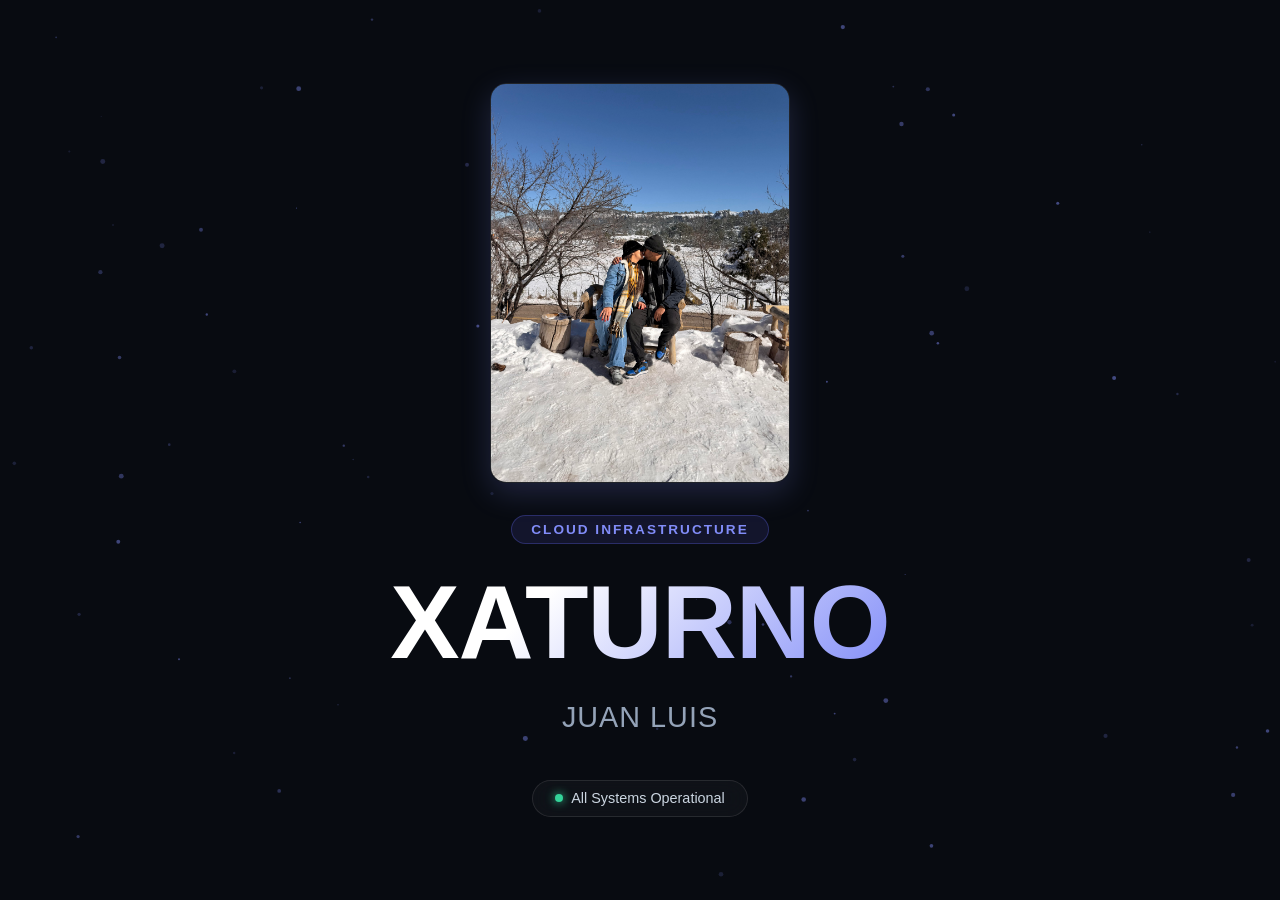
==== src/index.html @ 07d14880 "Update structure and add yaml to auto deploy" ====
<!DOCTYPE html>
<html lang="en">
<head>
    <meta charset="UTF-8">
    <meta name="viewport" content="width=device-width, initial-scale=1.0">
    <title>XATURNO</title>
    <style>
        * {
            margin: 0;
            padding: 0;
            box-sizing: border-box;
            font-family: -apple-system, BlinkMacSystemFont, "Segoe UI", Roboto, "Helvetica Neue", sans-serif;
        }

        body {
            background-color: #080b11;
            color: #ffffff;
            min-height: 100vh;
            display: flex;
            align-items: center;
            justify-content: center;
            overflow: hidden;
            position: relative;
        }

        #canvas-background {
            position: absolute;
            top: 0;
            left: 0;
            width: 100%;
            height: 100%;
            z-index: 1;
        }

        .container {
            position: relative;
            z-index: 2;
            text-align: center;
            padding: 2rem;
            max-width: 900px;
            display: flex;
            flex-direction: column;
            align-items: center;
        }

        .centered-img {
            max-width: 300px;
            width: 100%;
            height: auto;
            border-radius: 16px;
            margin-bottom: 2rem;
            box-shadow: 0 10px 30px rgba(129, 140, 248, 0.2);
            border: 1px solid rgba(255, 255, 255, 0.1);
        }

        .badge {
            display: inline-block;
            background: rgba(99, 102, 241, 0.12);
            color: #818cf8;
            border: 1px solid rgba(99, 102, 241, 0.3);
            padding: 0.4rem 1.2rem;
            border-radius: 9999px;
            font-size: 0.85rem;
            font-weight: 600;
            letter-spacing: 2px;
            text-transform: uppercase;
            margin-bottom: 1.5rem;
        }

        h1 {
            font-size: clamp(3rem, 10vw, 6.5rem);
            font-weight: 900;
            line-height: 1.05;
            letter-spacing: -1px;
            margin-bottom: 1rem;
            background: linear-gradient(135deg, #ffffff 30%, #818cf8 100%);
            -webkit-background-clip: text;
            -webkit-text-fill-color: transparent;
            text-transform: uppercase;
        }

        p.subtitle {
            font-size: clamp(1.2rem, 3vw, 1.8rem);
            color: #94a3b8;
            font-weight: 400;
            line-height: 1.6;
            margin-bottom: 2.5rem;
            letter-spacing: 1px;
        }

        .status-pill {
            display: inline-flex;
            align-items: center;
            gap: 8px;
            background: rgba(255, 255, 255, 0.03);
            border: 1px solid rgba(255, 255, 255, 0.1);
            backdrop-filter: blur(12px);
            padding: 0.6rem 1.4rem;
            border-radius: 9999px;
            font-size: 0.9rem;
            color: #cbd5e1;
        }

        .dot {
            width: 8px;
            height: 8px;
            background-color: #34d399;
            border-radius: 50%;
            box-shadow: 0 0 10px #34d399;
        }
    </style>
</head>
<body>

    <canvas id="canvas-background"></canvas>

    <div class="container">
        <img src="images/love.jpg" alt="Featured Image" class="centered-img">

        <span class="badge">Cloud Infrastructure</span>
        <h1>XATURNO</h1>
        <p class="subtitle">JUAN LUIS</p>
        
        <div class="status-pill">
            <span class="dot"></span>
            <span>All Systems Operational</span>
        </div>
    </div>

    <script>
        const canvas = document.getElementById('canvas-background');
        const ctx = canvas.getContext('2d');
        let particles = [];

        function resizeCanvas() {
            canvas.width = window.innerWidth;
            canvas.height = window.innerHeight;
        }

        window.addEventListener('resize', resizeCanvas);
        resizeCanvas();

        class Particle {
            constructor() {
                this.x = Math.random() * canvas.width;
                this.y = Math.random() * canvas.height;
                this.size = Math.random() * 2 + 0.5;
                this.speedX = (Math.random() - 0.5) * 0.4;
                this.speedY = (Math.random() - 0.5) * 0.4;
                this.opacity = Math.random() * 0.4 + 0.1;
            }

            update() {
                this.x += this.speedX;
                this.y += this.speedY;

                if (this.x < 0 || this.x > canvas.width) this.speedX *= -1;
                if (this.y < 0 || this.y > canvas.height) this.speedY *= -1;
            }

            draw() {
                ctx.fillStyle = `rgba(129, 140, 248, ${this.opacity})`;
                ctx.beginPath();
                ctx.arc(this.x, this.y, this.size, 0, Math.PI * 2);
                ctx.fill();
            }
        }

        for (let i = 0; i < 80; i++) {
            particles.push(new Particle());
        }

        function animate() {
            ctx.clearRect(0, 0, canvas.width, canvas.height);
            particles.forEach(p => {
                p.update();
                p.draw();
            });
            requestAnimationFrame(animate);
        }
        animate();
    </script>
</body>
</html>
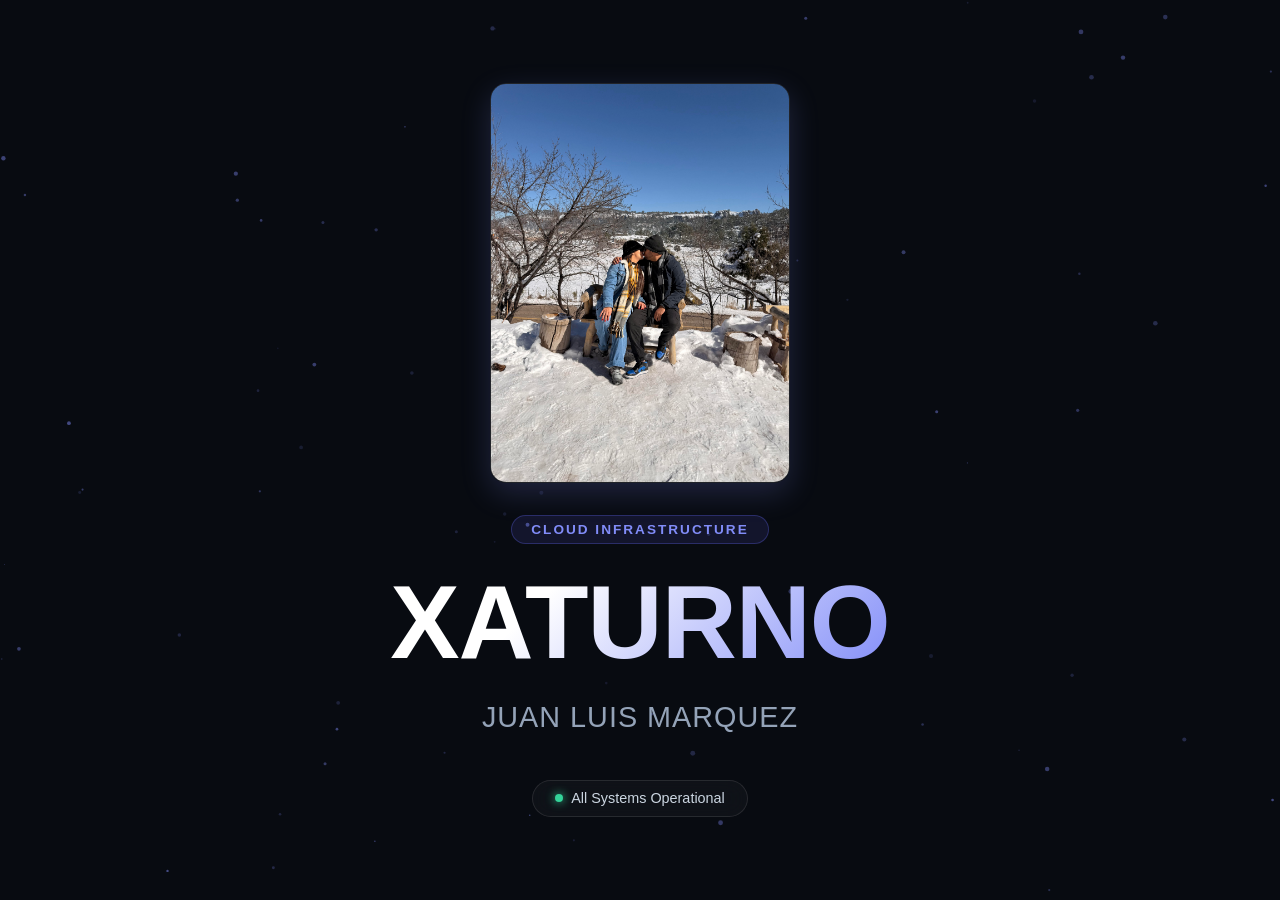
==== commit 4d82c8ac: "Test small change" ====
--- a/src/index.html
+++ b/src/index.html
@@ -119,7 +119,7 @@
 
         <span class="badge">Cloud Infrastructure</span>
         <h1>XATURNO</h1>
-        <p class="subtitle">JUAN LUIS</p>
+        <p class="subtitle">JUAN LUIS MARQUEZ</p>
         
         <div class="status-pill">
             <span class="dot"></span>
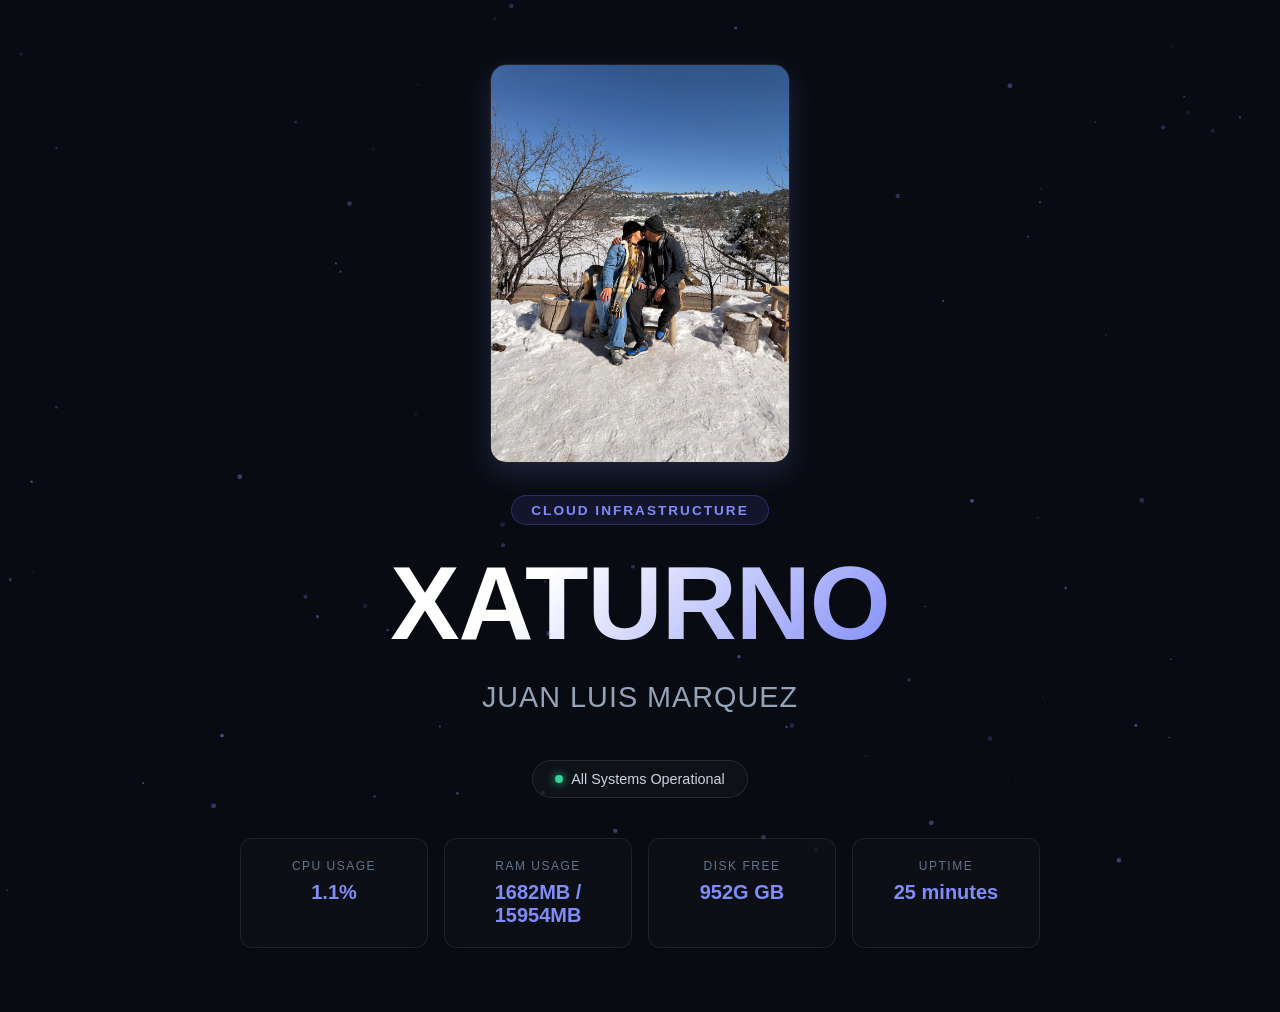
==== commit bd118cce: "Enhance source project structure" ====
--- a/src/index.html
+++ b/src/index.html
@@ -4,111 +4,7 @@
     <meta charset="UTF-8">
     <meta name="viewport" content="width=device-width, initial-scale=1.0">
     <title>XATURNO</title>
-    <style>
-        * {
-            margin: 0;
-            padding: 0;
-            box-sizing: border-box;
-            font-family: -apple-system, BlinkMacSystemFont, "Segoe UI", Roboto, "Helvetica Neue", sans-serif;
-        }
-
-        body {
-            background-color: #080b11;
-            color: #ffffff;
-            min-height: 100vh;
-            display: flex;
-            align-items: center;
-            justify-content: center;
-            overflow: hidden;
-            position: relative;
-        }
-
-        #canvas-background {
-            position: absolute;
-            top: 0;
-            left: 0;
-            width: 100%;
-            height: 100%;
-            z-index: 1;
-        }
-
-        .container {
-            position: relative;
-            z-index: 2;
-            text-align: center;
-            padding: 2rem;
-            max-width: 900px;
-            display: flex;
-            flex-direction: column;
-            align-items: center;
-        }
-
-        .centered-img {
-            max-width: 300px;
-            width: 100%;
-            height: auto;
-            border-radius: 16px;
-            margin-bottom: 2rem;
-            box-shadow: 0 10px 30px rgba(129, 140, 248, 0.2);
-            border: 1px solid rgba(255, 255, 255, 0.1);
-        }
-
-        .badge {
-            display: inline-block;
-            background: rgba(99, 102, 241, 0.12);
-            color: #818cf8;
-            border: 1px solid rgba(99, 102, 241, 0.3);
-            padding: 0.4rem 1.2rem;
-            border-radius: 9999px;
-            font-size: 0.85rem;
-            font-weight: 600;
-            letter-spacing: 2px;
-            text-transform: uppercase;
-            margin-bottom: 1.5rem;
-        }
-
-        h1 {
-            font-size: clamp(3rem, 10vw, 6.5rem);
-            font-weight: 900;
-            line-height: 1.05;
-            letter-spacing: -1px;
-            margin-bottom: 1rem;
-            background: linear-gradient(135deg, #ffffff 30%, #818cf8 100%);
-            -webkit-background-clip: text;
-            -webkit-text-fill-color: transparent;
-            text-transform: uppercase;
-        }
-
-        p.subtitle {
-            font-size: clamp(1.2rem, 3vw, 1.8rem);
-            color: #94a3b8;
-            font-weight: 400;
-            line-height: 1.6;
-            margin-bottom: 2.5rem;
-            letter-spacing: 1px;
-        }
-
-        .status-pill {
-            display: inline-flex;
-            align-items: center;
-            gap: 8px;
-            background: rgba(255, 255, 255, 0.03);
-            border: 1px solid rgba(255, 255, 255, 0.1);
-            backdrop-filter: blur(12px);
-            padding: 0.6rem 1.4rem;
-            border-radius: 9999px;
-            font-size: 0.9rem;
-            color: #cbd5e1;
-        }
-
-        .dot {
-            width: 8px;
-            height: 8px;
-            background-color: #34d399;
-            border-radius: 50%;
-            box-shadow: 0 0 10px #34d399;
-        }
-    </style>
+    <link rel="stylesheet" href="css/style.css">
 </head>
 <body>
 
@@ -125,60 +21,29 @@
             <span class="dot"></span>
             <span>All Systems Operational</span>
         </div>
+
+        <!-- Live Host Stats Section -->
+        <div class="stats-grid">
+            <div class="stat-card">
+                <span class="stat-label">CPU Usage</span>
+                <span class="stat-value" id="cpu-val">--%</span>
+            </div>
+            <div class="stat-card">
+                <span class="stat-label">RAM Usage</span>
+                <span class="stat-value" id="ram-val">-- / --</span>
+            </div>
+            <div class="stat-card">
+                <span class="stat-label">Disk Free</span>
+                <span class="stat-value" id="disk-val">-- GB</span>
+            </div>
+            <div class="stat-card">
+                <span class="stat-label">Uptime</span>
+                <span class="stat-value" id="uptime-val">--</span>
+            </div>
+        </div>
     </div>
 
-    <script>
-        const canvas = document.getElementById('canvas-background');
-        const ctx = canvas.getContext('2d');
-        let particles = [];
-
-        function resizeCanvas() {
-            canvas.width = window.innerWidth;
-            canvas.height = window.innerHeight;
-        }
-
-        window.addEventListener('resize', resizeCanvas);
-        resizeCanvas();
-
-        class Particle {
-            constructor() {
-                this.x = Math.random() * canvas.width;
-                this.y = Math.random() * canvas.height;
-                this.size = Math.random() * 2 + 0.5;
-                this.speedX = (Math.random() - 0.5) * 0.4;
-                this.speedY = (Math.random() - 0.5) * 0.4;
-                this.opacity = Math.random() * 0.4 + 0.1;
-            }
-
-            update() {
-                this.x += this.speedX;
-                this.y += this.speedY;
-
-                if (this.x < 0 || this.x > canvas.width) this.speedX *= -1;
-                if (this.y < 0 || this.y > canvas.height) this.speedY *= -1;
-            }
-
-            draw() {
-                ctx.fillStyle = `rgba(129, 140, 248, ${this.opacity})`;
-                ctx.beginPath();
-                ctx.arc(this.x, this.y, this.size, 0, Math.PI * 2);
-                ctx.fill();
-            }
-        }
-
-        for (let i = 0; i < 80; i++) {
-            particles.push(new Particle());
-        }
-
-        function animate() {
-            ctx.clearRect(0, 0, canvas.width, canvas.height);
-            particles.forEach(p => {
-                p.update();
-                p.draw();
-            });
-            requestAnimationFrame(animate);
-        }
-        animate();
-    </script>
+    <script src="js/background.js"></script>
+    <script src="js/stats.js"></script>
 </body>
-</html>
+</html>
--- a/src/css/style.css
+++ b/src/css/style.css
@@ -0,0 +1,140 @@
+* {
+    margin: 0;
+    padding: 0;
+    box-sizing: border-box;
+    font-family: -apple-system, BlinkMacSystemFont, "Segoe UI", Roboto, "Helvetica Neue", sans-serif;
+}
+
+body {
+    background-color: #080b11;
+    color: #ffffff;
+    min-height: 100vh;
+    display: flex;
+    align-items: center;
+    justify-content: center;
+    overflow-x: hidden;
+    position: relative;
+    padding: 2rem 0;
+}
+
+#canvas-background {
+    position: fixed;
+    top: 0;
+    left: 0;
+    width: 100%;
+    height: 100%;
+    z-index: 1;
+}
+
+.container {
+    position: relative;
+    z-index: 2;
+    text-align: center;
+    padding: 2rem;
+    max-width: 900px;
+    width: 100%;
+    display: flex;
+    flex-direction: column;
+    align-items: center;
+}
+
+.centered-img {
+    max-width: 300px;
+    width: 100%;
+    height: auto;
+    border-radius: 16px;
+    margin-bottom: 2rem;
+    box-shadow: 0 10px 30px rgba(129, 140, 248, 0.2);
+    border: 1px solid rgba(255, 255, 255, 0.1);
+}
+
+.badge {
+    display: inline-block;
+    background: rgba(99, 102, 241, 0.12);
+    color: #818cf8;
+    border: 1px solid rgba(99, 102, 241, 0.3);
+    padding: 0.4rem 1.2rem;
+    border-radius: 9999px;
+    font-size: 0.85rem;
+    font-weight: 600;
+    letter-spacing: 2px;
+    text-transform: uppercase;
+    margin-bottom: 1.5rem;
+}
+
+h1 {
+    font-size: clamp(3rem, 10vw, 6.5rem);
+    font-weight: 900;
+    line-height: 1.05;
+    letter-spacing: -1px;
+    margin-bottom: 1rem;
+    background: linear-gradient(135deg, #ffffff 30%, #818cf8 100%);
+    -webkit-background-clip: text;
+    -webkit-text-fill-color: transparent;
+    text-transform: uppercase;
+}
+
+p.subtitle {
+    font-size: clamp(1.2rem, 3vw, 1.8rem);
+    color: #94a3b8;
+    font-weight: 400;
+    line-height: 1.6;
+    margin-bottom: 2.5rem;
+    letter-spacing: 1px;
+}
+
+.status-pill {
+    display: inline-flex;
+    align-items: center;
+    gap: 8px;
+    background: rgba(255, 255, 255, 0.03);
+    border: 1px solid rgba(255, 255, 255, 0.1);
+    backdrop-filter: blur(12px);
+    padding: 0.6rem 1.4rem;
+    border-radius: 9999px;
+    font-size: 0.9rem;
+    color: #cbd5e1;
+    margin-bottom: 2.5rem;
+}
+
+.dot {
+    width: 8px;
+    height: 8px;
+    background-color: #34d399;
+    border-radius: 50%;
+    box-shadow: 0 0 10px #34d399;
+}
+
+/* Stats Cards Grid */
+.stats-grid {
+    display: grid;
+    grid-template-columns: repeat(auto-fit, minmax(180px, 1fr));
+    gap: 1rem;
+    width: 100%;
+    max-width: 800px;
+}
+
+.stat-card {
+    background: rgba(255, 255, 255, 0.02);
+    border: 1px solid rgba(255, 255, 255, 0.08);
+    backdrop-filter: blur(12px);
+    border-radius: 12px;
+    padding: 1.25rem;
+    display: flex;
+    flex-direction: column;
+    align-items: center;
+    gap: 0.5rem;
+}
+
+.stat-label {
+    font-size: 0.75rem;
+    text-transform: uppercase;
+    letter-spacing: 1.5px;
+    color: #64748b;
+}
+
+.stat-value {
+    font-size: 1.25rem;
+    font-weight: 700;
+    color: #818cf8;
+}
